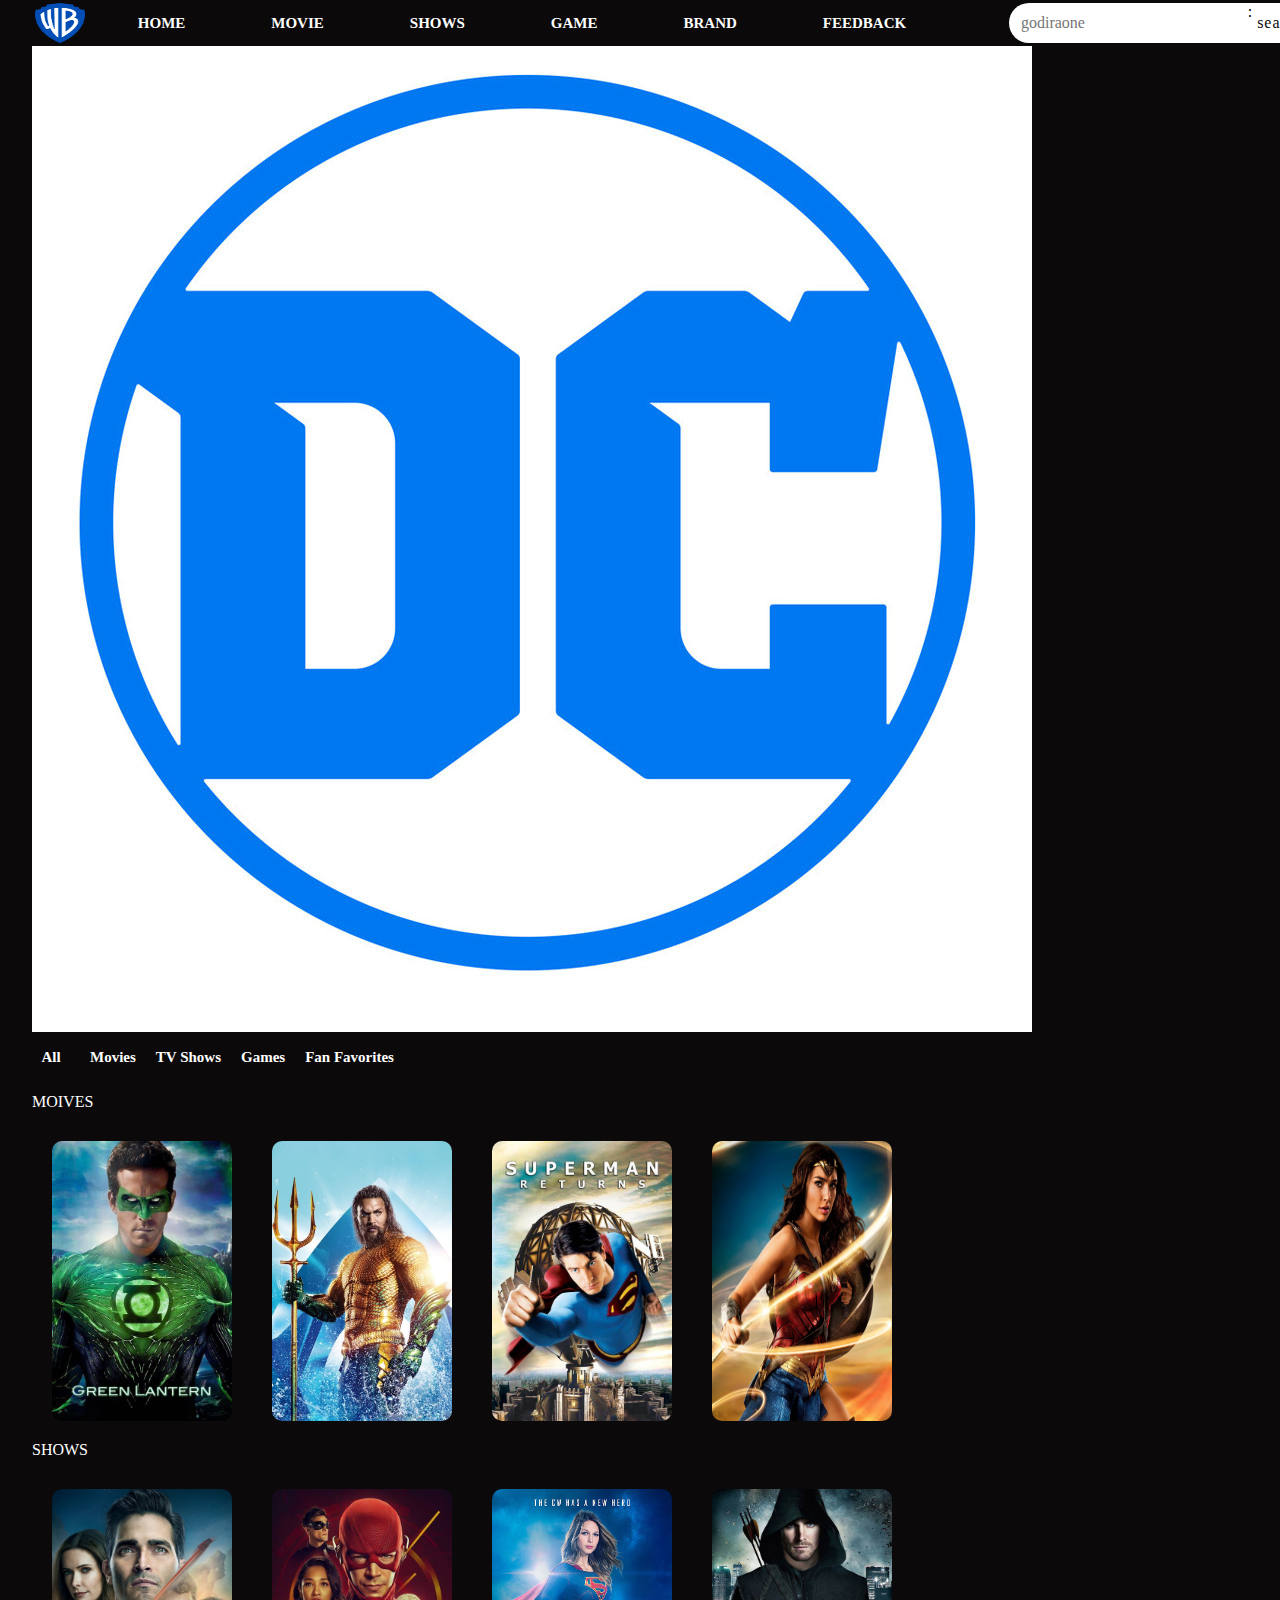
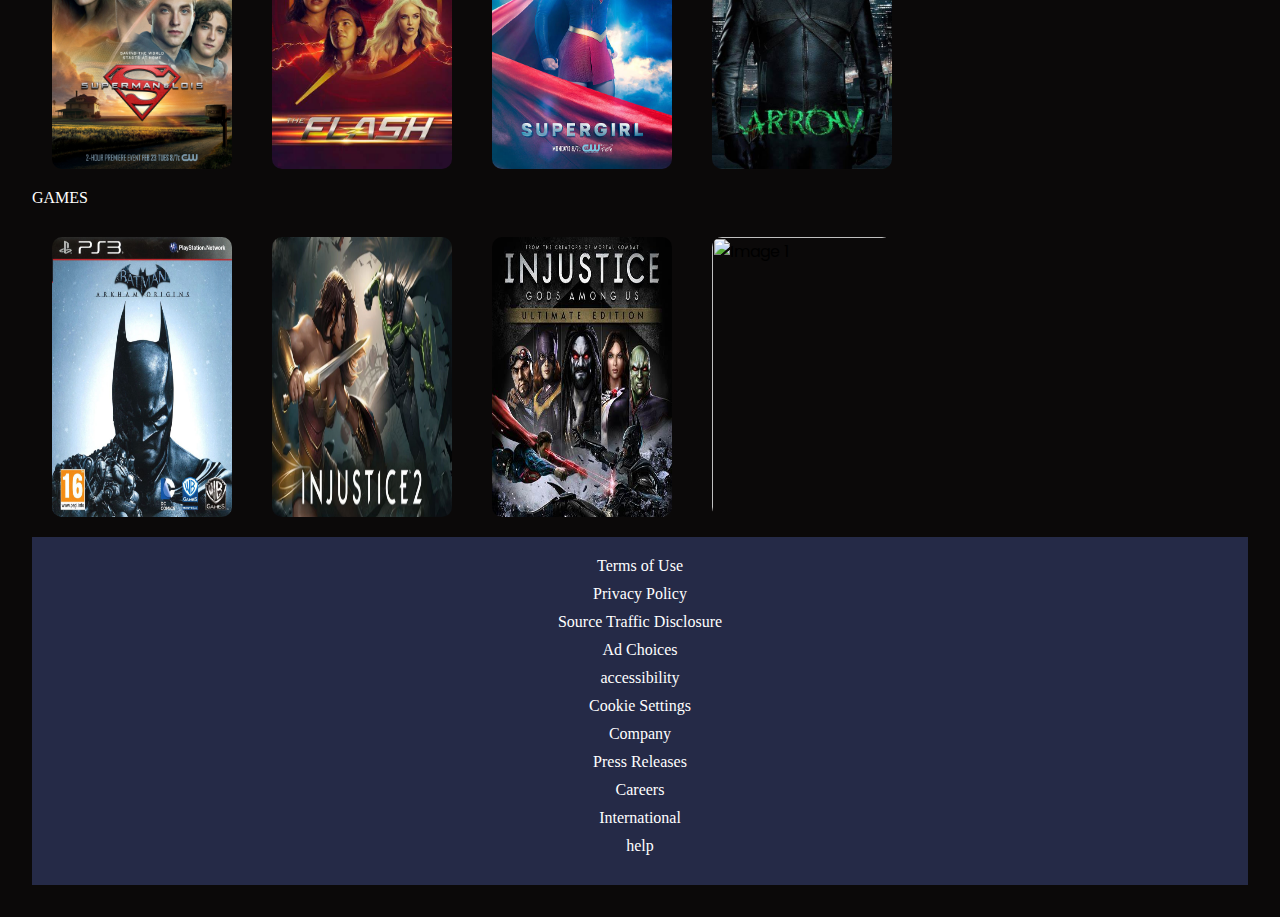
==== DC.html @ 83f41ca7 "Add files via upload" ====
<!Doctype>
<!DOCTYPE html>
<!--[if lt IE 7]>      <html class="no-js lt-ie9 lt-ie8 lt-ie7"> <![endif]-->
<!--[if IE 7]>         <html class="no-js lt-ie9 lt-ie8"> <![endif]-->
<!--[if IE 8]>         <html class="no-js lt-ie9"> <![endif]-->
<!--[if gt IE 8]>      <html class="no-js"> <!--<![endif]-->
<html>
  <head>
    <meta charset="utf-8">
    <meta http-equiv="X-UA-Compatible" content="IE=edge">
    <title></title>
    <meta name="description" content="">
    <meta name="viewport" content="width=device-width, initial-scale=1.0">
    <link rel="stylesheet" href="Stylexternal.css">
    <link rel="stylesheet" type="text/css" href="styletv.css">
    <link rel="stylesheet" href="https://cdnjs.cloudflare.com/ajax/libs/font-awesome/6.4.0/css/all.min.css" integrity="sha512-iecdLmaskl7CVkqkXNQ/ZH/XLlvWZOJyj7Yy7tcenmpD1ypASozpmT/E0iPtmFIB46ZmdtAc9eNBvH0H/ZpiBw==" crossorigin="anonymous" referrerpolicy="no-referrer" />
    <link rel="stylesheet" href="reset.css">
    <link rel="preconnect" href="https://fonts.googleapis.com">
<link rel="preconnect" href="https://fonts.gstatic.com" crossorigin>
<link href="https://fonts.googleapis.com/css2?family=Kaushan+Script&family=Poppins:ital,wght@0,100;0,200;0,300;0,400;0,500;0,600;0,700;0,800;0,900;1,100;1,200;1,300;1,400;1,500;1,600;1,700;1,800;1,900&display=swap" rel="stylesheet">


  
  </head>
  <body>


    <!DOCTYPE html>
<html>
<head>
  <title>Movie Website</title>
  <link rel="stylesheet" type="text/css" href="styles.css">
</head>
<body>
  <header>
      
    <nav>
      <a href="index.html"><img src="warner-bros-logo-1-1.png" class="logo"></a>

      <ul>
        <li><a href="index.html">HOME</a></li>
        <li><a href="movie.html">MOVIE</a></li>
        <li><a href="shows.html">SHOWS</a></li>
        <li><a href="game.html">GAME</a></li>
        <li><a href="brand.html">BRAND</a></li>
        <li><a href="FEEDBACK.html">FEEDBACK</a></li>
        
      </ul>
     
      <div class="container">
        <form>
          <i class="fa-solid fa-magnifying-glass"></i>
          <input type="text" placeholder="godiraone"> :
          <button type submit>search</button>
        </form>
      </div>
      </nav>
    
  </header>

  <section class="cover">
    <a href="#"><img src="BRAND A.jpeg" alt="" ></a>
   </section>
   
   
  </section>
<main class="main">
  <nav class="navigation-bar">
    <ul class="nav-list">
      <li><a href="#NEW-SHOWS"><h2>All</h2></a></li>
      <li><a href=""><h2>Movies</h2></a></li>
      <li><a href="#BEST-MOVIE"><h2>TV Shows</h2></a></li>
      <li><a href="#"><h2>Games</h2></a></li>
      <li><a href="#"><h2>Fan Favorites</h2></a></li>
     
          <!-- Add more genre options as needed -->
        </ul>
      </li>
    </ul>
  </nav>
  <section class="NEW-SHOWS">
    <!-- Add your featured content here -->
   
   
    <h2>MOIVES</h2>
    <div class="image-container">
       <a href="INFORMATION.html">
        <img src="BRAND AA.jpeg" alt="IMAGE1">
       </a> 
      
       
      <img src="BRAND AAA.jpg" alt="Image 2" >
      <img src="BRAND AAAA.jpeg" alt="Image 3" >
      <img src="BRAND AAAAA.jpg" alt="Image 4" >
    
      
    </div>
  </section>

  <section class="BEST-MOVIE">
    <!-- Add your search bar here -->
    <h2>SHOWS</h2>
    <div class="image-container">
      <img src="BRAND BB.jpeg" alt="Image 1">
      <img src="BRAND BBB.jpeg" alt="Image 2">
      <img src="BRAND BBBB.jpeg" alt="Image 1">
      <img src="BRAND BBBBB.jpeg" alt="Image 1">
     

    </div>
  </section>
  <section class="GAMES">
    <!-- Add your search bar here -->
    <h2>GAMES</h2>
    <div class="image-container">
      <img src="BRAND DD.jpeg" alt="Image 1">
      <img src="BRAND DDD.jpeg" alt="Image 2">
      <img src="BRAND DDDD.jpeg" alt="Image 1">
      <img src="LEGO DC Super-Villains [Xbox One] compressed.jpg" alt="Image 1">
     

    </div>
  </section>
  
 
  
</main>
  <footer>
   
    <!-- Add your footer content here -->
    <section class="footer">
    <div class="social-media">
      <a href="#"><i class="fa-brands fa-facebook"></i></a>
      <a href="#"><i class="fa-brands fa-instagram"></i></a>
      <a href="#"><i class="fa-brands fa-youtube"></i></i></a>
      <a href="#"><i class="fa-brands fa-pinterest"></i></i></a>
      <a href="#"><i class="fa-brands fa-twitter"></i></a>
      <a href="#"><i class="fa-solid fa-envelope"></i></a>
    </div>
    <div>
     <a href=""><h2>Terms of Use</h2></a>
     <a href=""> <h2>Privacy Policy</h2>
     <a href=""> <h2>Source Traffic Disclosure</h2>
    <a href=""> <h2>Ad Choices</h2></a>
      <a href=""> <h2>accessibility</h2></a>
        <a href=""> <h2>Cookie Settings</h2></a>
     </div>

      <div>
        <a href=""> <h2>Company</h2></a>
        <a href=""> <h2>Press Releases</h2></a>
        <a href=""> <h2>Careers</h2></a>
        <a href=""> <h2>International</h2></a>
        <a href=""> <h2>help</h2></a>
      </div>
          
      
   
   </section>
  </footer>
</body>
</html>

    <!--[if lt IE 7]>
      <p class="browsehappy">You are using an <strong>outdated</strong> browser. Please <a href="#">upgrade your browser</a> to improve your experience.</p>
    <![endif]-->
    
    <script src="" async defer></script>
  </body>
</html>
---- Stylexternal.css ----
/* styles.css */

/* Reset default margin and padding */
*{
  margin: 0;
  padding: 0;
  font-family: poppins;
  box-sizing: border-box;

}
body{
  background:#0B0909;
  min-height: 100;
  position:relative;
    z-index: 1;
    right: 0;
    padding: 2rem;
}
/* Header Styles */

 
header nav{
  width: 100%;
  background-color:#0B0909;
  display: flex;
  justify-content: space-between;
  align-items: center;
  padding: 3px;
  top: 0;
  position: fixed;
  z-index: 1;
}

.logo{
 
  height: 40px;
  width: 50px;

  
}

nav ul {
  list-style-type: none;
  text-align: center;
  padding: 0;
  margin: 0;
  gap: 20px;
  display: flex;
  margin-right: 40px;
  
}

nav ul li {
  
display: inline-block;
  
  
}

nav ul li a {
  color: #fff;
  text-decoration: none;
  font-size: 15px;
  margin-right: 10px;
  padding: 25px 28px;
  font-weight: bold;
 
}

nav ul li a:hover{
  transform: scale(1.1);
  color: #252a47;
  

}

nav.container{
display: flex;
float: left;
right: 30px;
/*top: 0;*/
margin-right: 50px;
}

 form {
  background:#fff;
  width: 300px;
  height: 40px;
  display: flex;
  border-radius: 30px;
}

form input{
  flex: 1;
  border: none;
  outline:none;
}

form button{
  background-color:transparent;
  padding: 5px;
  border: none;
  outline: none;
  color: #0B0909;
  letter-spacing: 1px;
  cursor: pointer;
  
}

form .fa-magnifying-glass{

  align-self: center;
  padding: 5px  6px;
  color: #0B0909;
}



.hero-banner .image-container{

  overflow-x: auto;
  height: 400px;
  width: 100%;
  display: flex;
  margin-top : 2%;
 scrollbar-width: thin;
 scrollbar-color:transparent transparent;
 position: relative; /*added for positioning the arrows */
 

}

.hero-banner .image-container::-webkit-scrollbar{
  width: 6px;
  background-color: #fff;
}

.hero-banner .image-container::-webkit-scrollbar-thumb {
 background-color: #fff;
}

.hero-banner .image-container img{
 /* flex-shrink: 30px;*/
  height: 400px;
  object-fit: cover;
  align-items: center;
  object-position:top ;
  overflow: hidden;
}


/*added styles for the scroll arrows*/

.hero-banner.scroll-arrow {

  position: absolute;
  top: 50%;
  transform: translateY(-50);
  width: 80px;
  height: 20px;
  background-color: #fff;
  border-radius: 50%;
  cursor: pointer;
  z-index: 1;
}

 .hero-banner.scroll-arrow fa-sharp fa-solid fa-angles-left{
  left: 30px;
  color: #f1f1f1;
}

.hero-banner.scroll-arrow fa-sharp fa-solid fa-angles-left{
  right: 30px;
}

.main.navigation-bar {
  background-color: #fff;
  padding: 5px;
}

.main.nav-list {
  list-style-type: none;
  margin: 0;
  padding: 0;
  display: flex;
  justify-content: center;
}

.main.nav-list li {
  margin-right: 20px;
}

.main.nav-list li:last-child {
  margin-right: 0;
}

 main.nav-list li a {
  text-decoration: none;
  color: #333;
  padding: 8px 16px;
  border-radius: 4px;
}

main.nav-list li a:hover {
  background-color: #333;
  color: #fff;
}
.dropdown {
  position: relative;

}

.dropdown-menu {
  display: none;
  position: absolute;
  top: 100%;
  left: 0;
  background-color: #f1f1f1;
  padding: 10px;
  z-index: 1;
}

.dropdown:hover .dropdown-menu {
  display: block;

}

.dropdown-menu li {
  margin-bottom: 5px;
}

.dropdown-menu li a {
  text-decoration: none;
  color: #333;
  padding: 8px 16px;
  border-radius: 4px;
}

.dropdown-menu li a:hover {
  background-color: #333;
  color: #fff;
}



.main.image-container {
  display: flex;
  
  
}

.main .image-container img {
  
 
   height: 300px;
   width: 200px;
  margin: 10px;
  border-radius: 20px;
  padding: 10px;
  position: relative;
}
.main .image-container img:hover{
  transform: scale(1.1);
}


.main .image-container{

  overflow-x: auto;
  width: 100%;
  display: flex;
 scrollbar-width: thin;
 scrollbar-color:transparent transparent;

}

.main .image-container::-webkit-scrollbar{
  width: 6px;
  background-color: transparent;
}

.main .image-container::-webkit-scrollbar-thumb {
 background-color: transparent;;
}
.image-container .text{
  width: 15%;
  float: left;
  padding: 5px;
  margin-right: 15px;
  background: #fff;

}
 
/* Footer Styles */
footer  {
  background: #333;
  color: #fff;
  padding: 15px;
  text-align: center;
}

h2:hover{
  color:#0B0909;
}
h2{
  color: white;
  margin-bottom: 10px;
}
footer  {

  bottom: 0;
  left: 0;
  width: 100%;
  background: #252a47;
  display: grid;
  z-index: -1;
  padding: 15px;
}
footer {
  align-items: baseline;
 margin-right: 5%;
 padding: 20px;

}
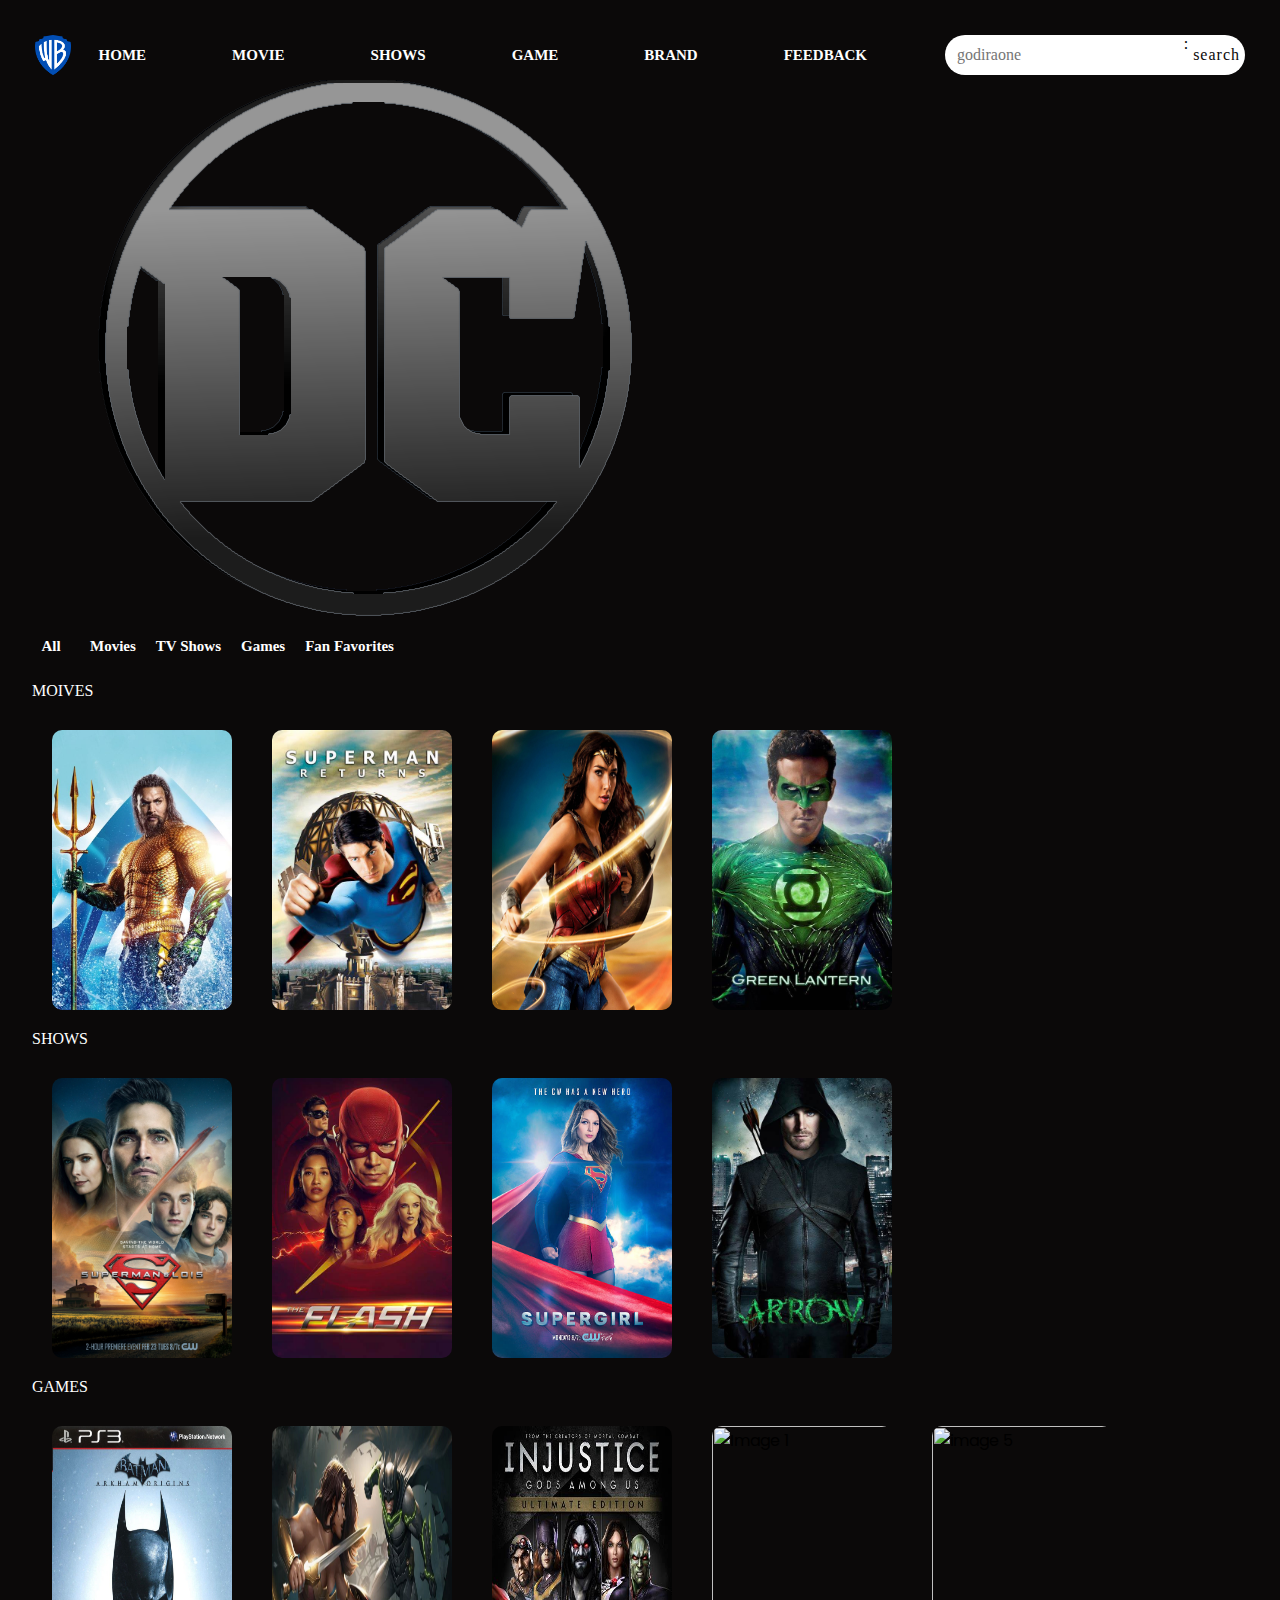
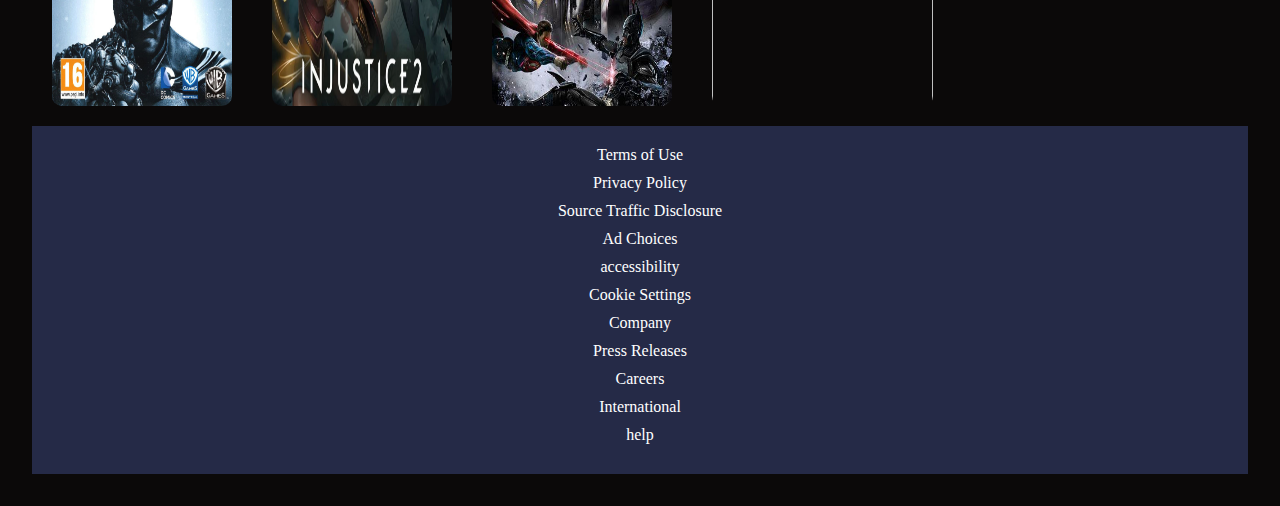
==== commit b09ef3dd: "Add files via upload" ====
--- a/DC.html
+++ b/DC.html
@@ -22,15 +22,7 @@
 
   
   </head>
-  <body>
-
-
-    <!DOCTYPE html>
-<html>
-<head>
-  <title>Movie Website</title>
-  <link rel="stylesheet" type="text/css" href="styles.css">
-</head>
+  
 <body>
   <header>
       
@@ -59,7 +51,7 @@
   </header>
 
   <section class="cover">
-    <a href="#"><img src="BRAND A.jpeg" alt="" ></a>
+    <a href="#"><img src="DC3.png" alt="" ></a>
    </section>
    
    
@@ -84,16 +76,12 @@
    
     <h2>MOIVES</h2>
     <div class="image-container">
-       <a href="INFORMATION.html">
-        <img src="BRAND AA.jpeg" alt="IMAGE1">
-       </a> 
-      
        
-      <img src="BRAND AAA.jpg" alt="Image 2" >
-      <img src="BRAND AAAA.jpeg" alt="Image 3" >
-      <img src="BRAND AAAAA.jpg" alt="Image 4" >
-    
-      
+      <img src="BRAND AAA.jpg" alt="Image 1" title="Aquaman" >
+      <img src="BRAND AAAA.jpeg" alt="Image 2" title="Superman" >
+      <img src="BRAND AAAAA.jpg" alt="Image 3" title="WonderWoman">
+      <img src="BRAND AA.jpeg" alt="IMAGE 4" title="Green Lantern">
+       
     </div>
   </section>
 
@@ -101,10 +89,10 @@
     <!-- Add your search bar here -->
     <h2>SHOWS</h2>
     <div class="image-container">
-      <img src="BRAND BB.jpeg" alt="Image 1">
-      <img src="BRAND BBB.jpeg" alt="Image 2">
-      <img src="BRAND BBBB.jpeg" alt="Image 1">
-      <img src="BRAND BBBBB.jpeg" alt="Image 1">
+      <img src="BRAND BB.jpeg" alt="Image 1" title="Superman & Lois">
+      <img src="BRAND BBB.jpeg" alt="Image 2" title="The flash tuesday at 8/7c on The cw">
+      <img src="BRAND BBBB.jpeg" alt="Image 1" title="Supergirl">
+      <img src="BRAND BBBBB.jpeg" alt="Image 1" title="Arrow">
      
 
     </div>
@@ -113,11 +101,12 @@
     <!-- Add your search bar here -->
     <h2>GAMES</h2>
     <div class="image-container">
-      <img src="BRAND DD.jpeg" alt="Image 1">
-      <img src="BRAND DDD.jpeg" alt="Image 2">
-      <img src="BRAND DDDD.jpeg" alt="Image 1">
-      <img src="LEGO DC Super-Villains [Xbox One] compressed.jpg" alt="Image 1">
-     
+      <img src="BRAND DD.jpeg" alt="Image 1" title="Lego Batman: DC Super Heroes">
+      <img src="BRAND DDD.jpeg" alt="Image 2" title="Injustice">
+      <img src="BRAND DDDD.jpeg" alt="Image 1" title="Injustice">
+      <img src="LEGO DC Super-Villains [Xbox One].jpeg" alt="Image 1" title="lego DC Super-Villians">
+       <img src="Scribblenauts Showdown, Warner Brothers, Nintendo Switch, 883929632138, Size_Standard, Black.jpeg" alt="image 5" title="Scribblenuts Unmasked:A DC Comics Adventure">
+       
 
     </div>
   </section>
--- a/Stylexternal.css
+++ b/Stylexternal.css
@@ -28,7 +28,7 @@
   align-items: center;
   padding: 3px;
   top: 0;
-  position: fixed;
+  position:relative;
   z-index: 1;
 }
 
